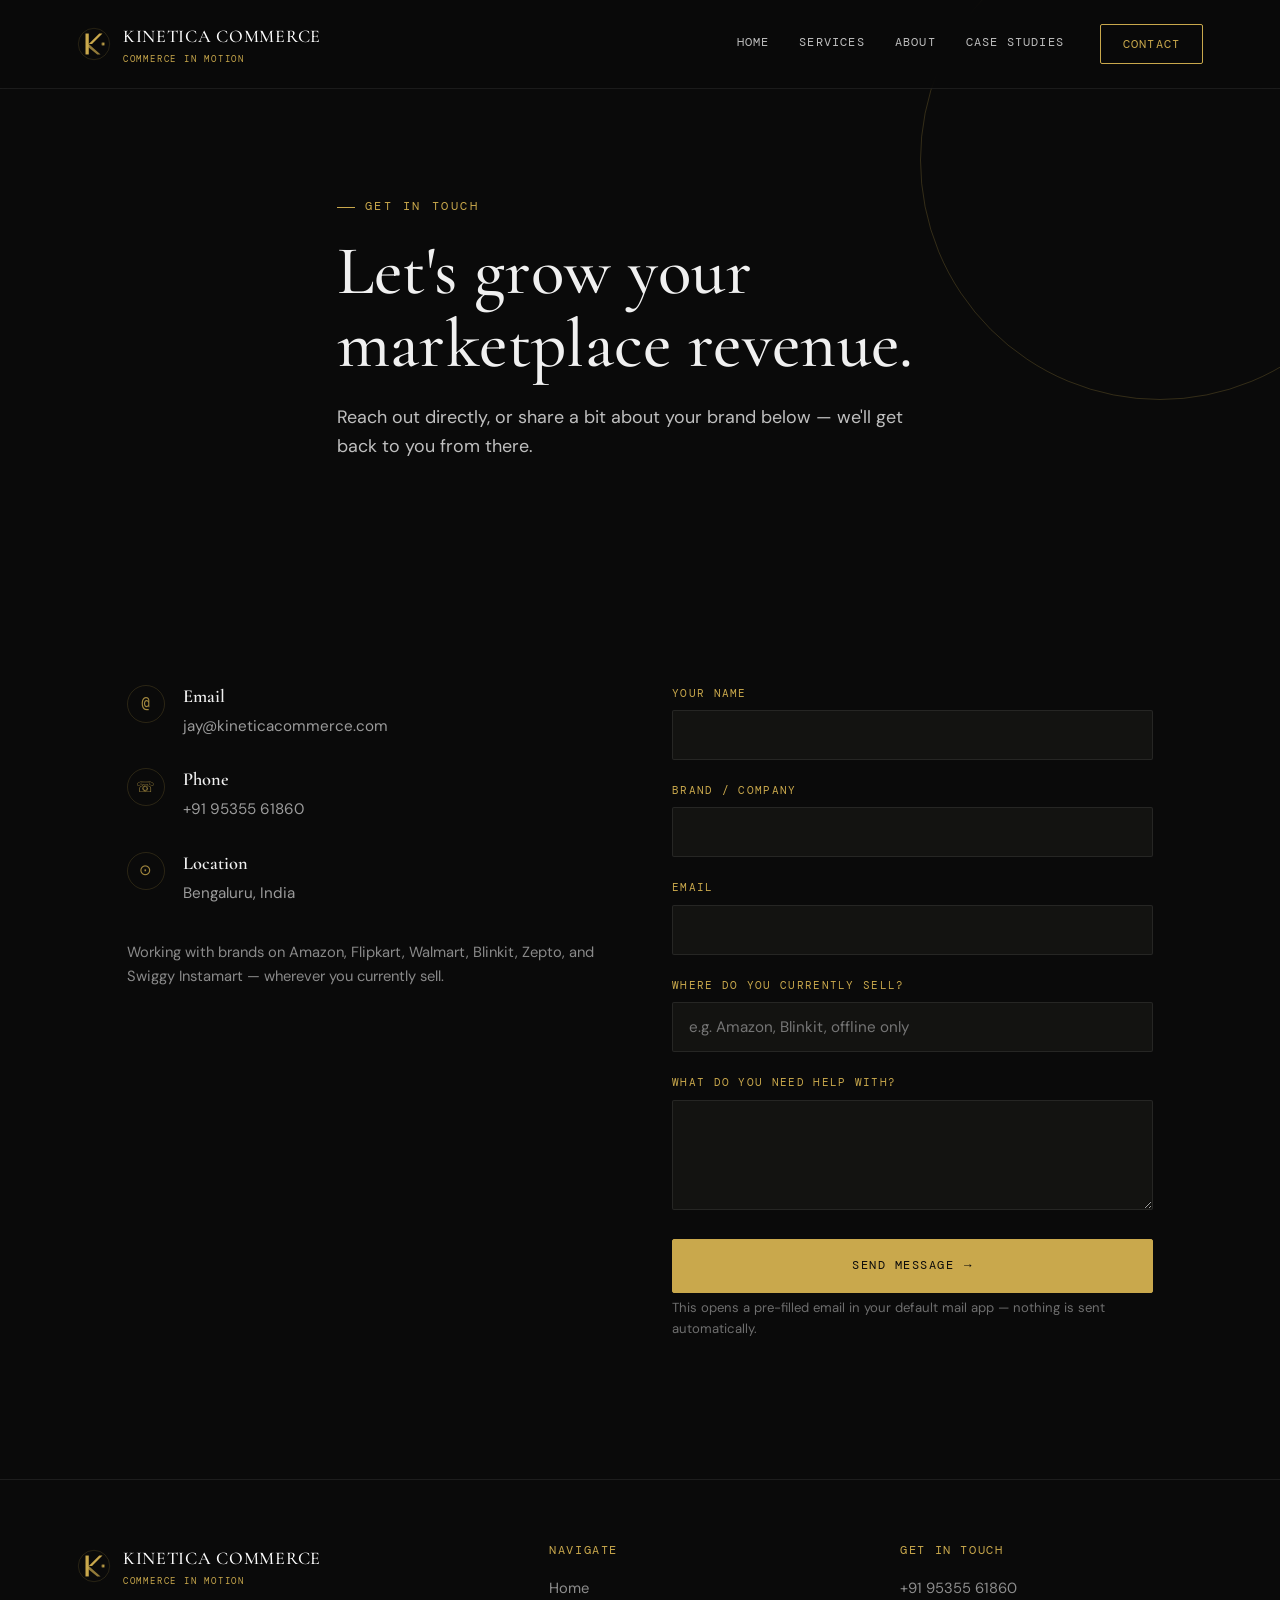
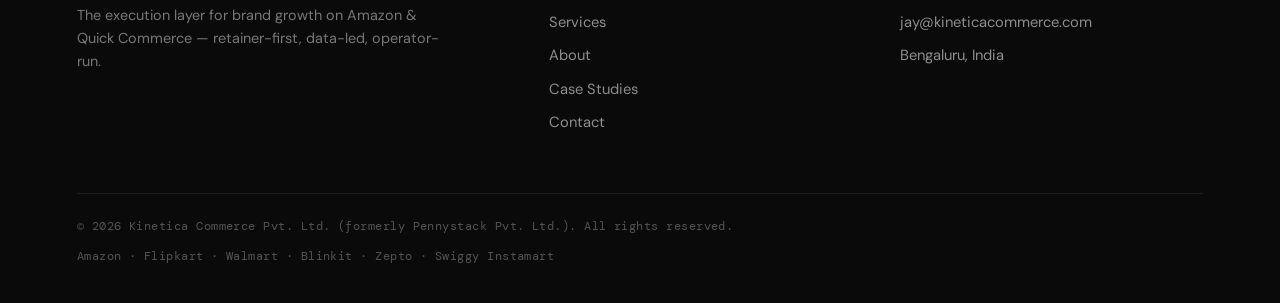
==== contact.html @ 9eb83c7f "Initial commit via Netlify [skip ci]" ====
<!DOCTYPE html>
<html lang="en">
<head>
<meta charset="UTF-8">
<meta name="viewport" content="width=device-width, initial-scale=1.0">
<title>Contact — Kinetica Commerce | Start a Conversation</title>
<meta name="description" content="Get in touch with Kinetica Commerce to talk about marketplace growth on Amazon, Flipkart, and quick commerce platforms.">
<link rel="icon" href="data:image/svg+xml,%3Csvg xmlns='http://www.w3.org/2000/svg' viewBox='0 0 52 52'%3E%3Crect width='52' height='52' fill='%230A0A0A'/%3E%3Crect x='13' y='10' width='5' height='32' fill='%23C9A84C'/%3E%3Cpolygon points='18,26 34,10 39,10 23,26' fill='%23C9A84C'/%3E%3Cpolygon points='18,26 36,42 31,42 15,29' fill='%23C9A84C' opacity='0.72'/%3E%3Ccircle cx='40' cy='26' r='2' fill='%23C9A84C'/%3E%3C/svg%3E">
<link rel="preconnect" href="https://fonts.googleapis.com">
<link rel="preconnect" href="https://fonts.gstatic.com" crossorigin>
<link href="https://fonts.googleapis.com/css2?family=Cormorant+Garamond:ital,wght@0,400;0,500;0,600;1,500&amp;family=DM+Sans:wght@400;500;700&amp;family=DM+Mono:wght@400;500&amp;display=swap" rel="stylesheet">
<link rel="stylesheet" href="css/style.css">
</head>
<body>

<header class="site-header">
  <a href="index.html" class="brand">
    <svg class="brand-mark" viewBox="0 0 52 52" fill="none" xmlns="http://www.w3.org/2000/svg" aria-hidden="true">
      <circle cx="26" cy="26" r="24" stroke="rgba(201,168,76,0.25)" stroke-width="1"/>
      <rect x="13" y="10" width="5" height="32" fill="#C9A84C"/>
      <polygon points="18,26 34,10 39,10 23,26" fill="#C9A84C"/>
      <polygon points="18,26 36,42 31,42 15,29" fill="#C9A84C" opacity="0.72"/>
      <g class="orbit-dot">
        <circle cx="40" cy="26" r="3" fill="#C9A84C" opacity="0.45"/>
        <circle cx="40" cy="26" r="1.5" fill="#C9A84C"/>
      </g>
    </svg>
    <span>
      <span class="brand-word">KINETICA COMMERCE</span>
      <span class="brand-tag">Commerce in Motion</span>
    </span>
  </a>
  <nav class="nav-links">
    <a href="index.html">Home</a>
    <a href="services.html">Services</a>
    <a href="about.html">About</a>
    <a href="case-studies.html">Case Studies</a>
    <a href="contact.html" class="nav-cta active">Contact</a>
  </nav>
  <button class="nav-toggle" aria-label="Toggle navigation"><span></span><span></span><span></span></button>
</header>

<main>

  <section class="page-intro surface-ink">
    <div class="hero-ring" aria-hidden="true"></div>
    <div class="container">
      <span class="eyebrow fade-up">Get in Touch</span>
      <h1 class="fade-up delay-1">Let's grow your marketplace revenue.</h1>
      <p class="lede fade-up delay-2">Reach out directly, or share a bit about your brand below — we'll get back to you from there.</p>
    </div>
  </section>

  <section class="surface-ink">
    <div class="container contact-grid">

      <div class="reveal">
        <div class="contact-method">
          <span class="contact-icon">@</span>
          <div>
            <h4>Email</h4>
            <a href="mailto:jay@kineticacommerce.com">jay@kineticacommerce.com</a>
          </div>
        </div>
        <div class="contact-method">
          <span class="contact-icon">☏</span>
          <div>
            <h4>Phone</h4>
            <a href="tel:+919535561860">+91 95355 61860</a>
          </div>
        </div>
        <div class="contact-method">
          <span class="contact-icon">⊙</span>
          <div>
            <h4>Location</h4>
            <span>Bengaluru, India</span>
          </div>
        </div>
        <p class="text-soft" style="margin-top:36px; font-size:0.92rem;">Working with brands on Amazon, Flipkart, Walmart, Blinkit, Zepto, and Swiggy Instamart — wherever you currently sell.</p>
      </div>

      <div class="reveal">
        <form id="contact-form">
          <div class="field">
            <label for="name">Your name</label>
            <input type="text" id="name" name="name" required>
          </div>
          <div class="field">
            <label for="company">Brand / company</label>
            <input type="text" id="company" name="company">
          </div>
          <div class="field">
            <label for="email">Email</label>
            <input type="email" id="email" name="email" required>
          </div>
          <div class="field">
            <label for="channels">Where do you currently sell?</label>
            <input type="text" id="channels" name="channels" placeholder="e.g. Amazon, Blinkit, offline only">
          </div>
          <div class="field">
            <label for="message">What do you need help with?</label>
            <textarea id="message" name="message" required></textarea>
          </div>
          <button type="submit" class="btn btn-solid" style="width:100%; justify-content:center;">Send message <span class="btn-arrow">→</span></button>
          <p class="form-note" id="form-status">This opens a pre-filled email in your default mail app — nothing is sent automatically.</p>
        </form>
      </div>

    </div>
  </section>

</main>

<footer class="site-footer">
  <div class="footer-top">
    <div class="footer-brand">
      <a href="index.html" class="brand">
        <svg class="brand-mark" viewBox="0 0 52 52" fill="none" xmlns="http://www.w3.org/2000/svg" aria-hidden="true">
          <circle cx="26" cy="26" r="24" stroke="rgba(201,168,76,0.25)" stroke-width="1"/>
          <rect x="13" y="10" width="5" height="32" fill="#C9A84C"/>
          <polygon points="18,26 34,10 39,10 23,26" fill="#C9A84C"/>
          <polygon points="18,26 36,42 31,42 15,29" fill="#C9A84C" opacity="0.72"/>
          <circle cx="40" cy="26" r="3" fill="#C9A84C" opacity="0.45"/>
          <circle cx="40" cy="26" r="1.5" fill="#C9A84C"/>
        </svg>
        <span>
          <span class="brand-word">KINETICA COMMERCE</span>
          <span class="brand-tag">Commerce in Motion</span>
        </span>
      </a>
      <p>The execution layer for brand growth on Amazon &amp; Quick Commerce — retainer-first, data-led, operator-run.</p>
    </div>
    <div class="footer-col">
      <h4>Navigate</h4>
      <a href="index.html">Home</a>
      <a href="services.html">Services</a>
      <a href="about.html">About</a>
      <a href="case-studies.html">Case Studies</a>
      <a href="contact.html">Contact</a>
    </div>
    <div class="footer-col">
      <h4>Get in Touch</h4>
      <a href="tel:+919535561860">+91 95355 61860</a>
      <a href="mailto:jay@kineticacommerce.com">jay@kineticacommerce.com</a>
      <p>Bengaluru, India</p>
    </div>
  </div>
  <div class="footer-bottom">
    <span>© 2026 Kinetica Commerce Pvt. Ltd. (formerly Pennystack Pvt. Ltd.). All rights reserved.</span>
    <span>Amazon · Flipkart · Walmart · Blinkit · Zepto · Swiggy Instamart</span>
  </div>
</footer>

<script src="js/main.js"></script>
</body>
</html>
---- css/style.css ----
/* ============================================================
   KINETICA — Design System
   Ink black / warm gold / cream. Cormorant Garamond + DM Sans + DM Mono.
   ============================================================ */

:root {
  /* Color tokens */
  --ink: #0A0A0A;
  --ink-raised: #131311;
  --ink-line: rgba(255,255,255,0.08);
  --gold: #C9A84C;
  --gold-deep: #8B6820;
  --gold-line: rgba(201,168,76,0.22);
  --cream: #F3EEE2;
  --cream-raised: #EAE2CD;
  --cream-line: rgba(10,10,10,0.12);
  --white: #FFFFFF;
  --text-on-ink: rgba(255,255,255,0.74);
  --text-on-ink-strong: rgba(255,255,255,0.94);
  --text-on-cream: rgba(10,10,10,0.72);
  --text-on-cream-strong: rgba(10,10,10,0.92);

  /* Type */
  --font-display: 'Cormorant Garamond', serif;
  --font-body: 'DM Sans', sans-serif;
  --font-mono: 'DM Mono', monospace;

  /* Rhythm */
  --container: 1180px;
  --gutter: clamp(24px, 6vw, 80px);
  --section-y: clamp(72px, 11vw, 140px);
}

/* ---------- Reset ---------- */
*, *::before, *::after { box-sizing: border-box; }
html { scroll-behavior: smooth; }
@media (prefers-reduced-motion: reduce) {
  html { scroll-behavior: auto; }
  *, *::before, *::after { animation-duration: 0.001ms !important; animation-iteration-count: 1 !important; transition-duration: 0.001ms !important; scroll-behavior: auto !important; }
}
body, h1, h2, h3, h4, p, figure, blockquote { margin: 0; }
ul, ol { margin: 0; padding: 0; list-style: none; }
img { max-width: 100%; display: block; }
a { color: inherit; text-decoration: none; }
button { font: inherit; cursor: pointer; }

body {
  background: var(--ink);
  color: var(--text-on-ink);
  font-family: var(--font-body);
  font-size: 16px;
  line-height: 1.6;
  -webkit-font-smoothing: antialiased;
  overflow-x: hidden;
}

::selection { background: var(--gold); color: var(--ink); }

:focus-visible {
  outline: 1.5px solid var(--gold);
  outline-offset: 3px;
}

.container {
  width: 100%;
  max-width: var(--container);
  margin: 0 auto;
  padding-left: var(--gutter);
  padding-right: var(--gutter);
}

section { padding-top: var(--section-y); padding-bottom: var(--section-y); }

/* Section surfaces */
.surface-ink   { background: var(--ink); color: var(--text-on-ink); }
.surface-cream { background: var(--cream); color: var(--text-on-cream); }
.surface-cream h1, .surface-cream h2, .surface-cream h3, .surface-cream h4 { color: var(--text-on-cream-strong); }
.surface-cream .gold { color: var(--gold-deep); }

/* ---------- Type scale ---------- */
h1, h2, h3, h4 { font-family: var(--font-display); font-weight: 500; letter-spacing: 0.005em; color: var(--text-on-ink-strong); }
h1 { font-size: clamp(2.6rem, 5.4vw, 4.6rem); line-height: 1.06; font-weight: 500; }
h2 { font-size: clamp(2rem, 3.6vw, 3rem); line-height: 1.12; }
h3 { font-size: clamp(1.4rem, 2vw, 1.85rem); line-height: 1.25; }
h4 { font-size: 1.15rem; line-height: 1.3; font-weight: 600; }

p { max-width: 62ch; }
p.lede { font-size: clamp(1.05rem, 1.4vw, 1.25rem); color: var(--text-on-ink); max-width: 56ch; }
.surface-cream p.lede { color: var(--text-on-cream); }

.eyebrow {
  font-family: var(--font-mono);
  font-size: 0.72rem;
  letter-spacing: 0.22em;
  text-transform: uppercase;
  color: var(--gold);
  display: inline-flex;
  align-items: center;
  gap: 10px;
  margin-bottom: 18px;
}
.eyebrow::before {
  content: '';
  width: 18px;
  height: 1px;
  background: var(--gold);
  display: inline-block;
}
.surface-cream .eyebrow { color: var(--gold-deep); }
.surface-cream .eyebrow::before { background: var(--gold-deep); }

.gold { color: var(--gold); }
.text-soft { opacity: 0.7; }

/* ---------- Buttons ---------- */
.btn {
  display: inline-flex;
  align-items: center;
  gap: 10px;
  font-family: var(--font-mono);
  font-size: 0.78rem;
  letter-spacing: 0.12em;
  text-transform: uppercase;
  padding: 16px 28px;
  border: 1px solid var(--gold);
  border-radius: 2px;
  transition: background 0.25s ease, color 0.25s ease, transform 0.25s ease;
  white-space: nowrap;
}
.btn-solid { background: var(--gold); color: var(--ink); }
.btn-solid:hover { background: var(--white); transform: translateY(-1px); }
.btn-outline { background: transparent; color: var(--gold); }
.btn-outline:hover { background: var(--gold); color: var(--ink); transform: translateY(-1px); }
.surface-cream .btn-outline { color: var(--gold-deep); border-color: var(--gold-deep); }
.surface-cream .btn-outline:hover { background: var(--gold-deep); color: var(--cream); }
.btn-arrow { transition: transform 0.25s ease; }
.btn:hover .btn-arrow { transform: translateX(3px); }

.btn-row { display: flex; gap: 16px; flex-wrap: wrap; }

/* ---------- Header / Nav ---------- */
.site-header {
  position: fixed;
  top: 0; left: 0; right: 0;
  z-index: 100;
  display: flex;
  align-items: center;
  justify-content: space-between;
  padding: 22px var(--gutter);
  background: rgba(10,10,10,0.78);
  backdrop-filter: blur(10px);
  border-bottom: 1px solid var(--ink-line);
}

.brand { display: flex; align-items: center; gap: 12px; }
.brand-mark { width: 34px; height: 34px; flex-shrink: 0; }
.brand-word {
  font-family: var(--font-display);
  font-size: 1.12rem;
  letter-spacing: 0.04em;
  color: var(--white);
  font-weight: 500;
}
.brand-tag {
  display: block;
  font-family: var(--font-mono);
  font-size: 0.56rem;
  letter-spacing: 0.2em;
  color: var(--gold);
  text-transform: uppercase;
  margin-top: 1px;
}

.nav-links { display: flex; align-items: center; gap: 30px; }
.nav-links a {
  font-family: var(--font-mono);
  font-size: 0.74rem;
  letter-spacing: 0.1em;
  text-transform: uppercase;
  color: var(--text-on-ink);
  position: relative;
  padding-bottom: 4px;
  transition: color 0.2s ease;
}
.nav-links a:hover { color: var(--white); }
.nav-links a::after {
  content: '';
  position: absolute;
  left: 0; bottom: 0;
  width: 0; height: 1px;
  background: var(--gold);
  transition: width 0.25s ease;
}
.nav-links a:not(.nav-cta):hover::after, .nav-links a.active:not(.nav-cta)::after { width: 100%; }
.nav-links a.active:not(.nav-cta) { color: var(--gold); }

.nav-links a.nav-cta {
  margin-left: 6px;
  padding: 10px 22px;
  border: 1px solid var(--gold);
  border-radius: 2px;
  color: var(--gold);
  transition: background 0.25s ease, color 0.25s ease;
}
.nav-links a.nav-cta:hover { background: var(--gold); color: var(--ink); }

.nav-toggle {
  display: none;
  background: none;
  border: none;
  width: 28px; height: 22px;
  position: relative;
}
.nav-toggle span {
  position: absolute; left: 0; right: 0; height: 1px;
  background: var(--white); transition: transform 0.25s ease, opacity 0.25s ease;
}
.nav-toggle span:nth-child(1) { top: 0; }
.nav-toggle span:nth-child(2) { top: 10px; }
.nav-toggle span:nth-child(3) { top: 20px; }
.nav-toggle.open span:nth-child(1) { transform: translateY(10px) rotate(45deg); }
.nav-toggle.open span:nth-child(2) { opacity: 0; }
.nav-toggle.open span:nth-child(3) { transform: translateY(-10px) rotate(-45deg); }

@media (max-width: 940px) {
  .nav-links {
    position: fixed;
    top: 0; right: 0;
    height: 100vh;
    width: min(78vw, 340px);
    background: var(--ink);
    flex-direction: column;
    justify-content: center;
    gap: 30px;
    transform: translateX(100%);
    transition: transform 0.35s ease;
    border-left: 1px solid var(--ink-line);
  }
  .nav-links.open { transform: translateX(0); }
  .nav-toggle { display: block; }
}

/* ---------- Orbit mark (signature motion) ---------- */
.orbit-dot { transform-origin: 26px 26px; animation: orbit 9s linear infinite; }
@keyframes orbit { from { transform: rotate(0deg); } to { transform: rotate(360deg); } }

/* ---------- Page intro (secondary pages) ---------- */
.page-intro {
  position: relative;
  padding-top: clamp(150px, 18vw, 190px);
  padding-bottom: clamp(56px, 7vw, 84px);
  overflow: hidden;
}
.page-intro .container { max-width: 760px; }
.page-intro p.lede { margin-top: 22px; }
.hero {
  position: relative;
  padding-top: clamp(150px, 22vw, 210px);
  padding-bottom: clamp(80px, 10vw, 120px);
  overflow: hidden;
}
.hero-grid {
  display: grid;
  grid-template-columns: 1.4fr 1fr;
  gap: 60px;
  align-items: end;
}
.hero h1 { margin-bottom: 26px; }
.hero h1 .gold-italic { font-style: italic; color: var(--gold); }
.hero-aside { border-left: 1px solid var(--gold-line); padding-left: 32px; }
.hero-aside p { font-size: 0.95rem; }
.hero-ring {
  position: absolute;
  right: -120px; top: -80px;
  width: 480px; height: 480px;
  border: 1px solid var(--gold-line);
  border-radius: 50%;
  pointer-events: none;
}
@media (max-width: 900px) {
  .hero-grid { grid-template-columns: 1fr; }
  .hero-aside { border-left: none; border-top: 1px solid var(--gold-line); padding-left: 0; padding-top: 24px; }
  .hero-ring { display: none; }
}

.fade-up { opacity: 0; transform: translateY(16px); animation: fadeUp 0.8s ease forwards; }
.fade-up.delay-1 { animation-delay: 0.12s; }
.fade-up.delay-2 { animation-delay: 0.24s; }
@keyframes fadeUp { to { opacity: 1; transform: translateY(0); } }

/* Scroll reveal (progressive, restrained) */
.reveal { opacity: 0; transform: translateY(18px); transition: opacity 0.7s ease, transform 0.7s ease; }
.reveal.is-visible { opacity: 1; transform: translateY(0); }

/* ---------- Platform strip ---------- */
.platform-strip {
  border-top: 1px solid var(--ink-line);
  border-bottom: 1px solid var(--ink-line);
  padding: 28px var(--gutter);
}
.platform-row {
  max-width: var(--container);
  margin: 0 auto;
  display: flex;
  flex-wrap: wrap;
  justify-content: space-between;
  align-items: center;
  gap: 18px 36px;
}
.platform-row span {
  font-family: var(--font-mono);
  font-size: 0.82rem;
  letter-spacing: 0.06em;
  color: var(--text-on-ink);
  opacity: 0.55;
}

/* ---------- Cards / grids ---------- */
.grid { display: grid; gap: 28px; }
.grid-2 { grid-template-columns: repeat(2, 1fr); }
.grid-3 { grid-template-columns: repeat(3, 1fr); }
.grid-4 { grid-template-columns: repeat(4, 1fr); }
@media (max-width: 980px) { .grid-3, .grid-4 { grid-template-columns: repeat(2, 1fr); } }
@media (max-width: 640px) { .grid-2, .grid-3, .grid-4 { grid-template-columns: 1fr; } }

.card {
  background: var(--ink-raised);
  border: 1px solid var(--ink-line);
  border-radius: 3px;
  padding: 36px 30px;
  transition: border-color 0.25s ease, transform 0.25s ease;
}
.card:hover { border-color: var(--gold-line); transform: translateY(-3px); }
.surface-cream .card { background: var(--cream-raised); border-color: var(--cream-line); }

.card-index {
  font-family: var(--font-mono);
  font-size: 0.72rem;
  color: var(--gold);
  letter-spacing: 0.1em;
  margin-bottom: 18px;
  display: block;
}
.card h3 { margin-bottom: 12px; }
.card p { font-size: 0.95rem; max-width: none; }

.stat-card { text-align: left; }
.stat-num {
  font-family: var(--font-display);
  font-size: clamp(2.4rem, 4vw, 3.2rem);
  color: var(--gold);
  line-height: 1;
  margin-bottom: 8px;
  display: block;
}
.surface-cream .stat-num { color: var(--gold-deep); }
.stat-label { font-family: var(--font-mono); font-size: 0.78rem; letter-spacing: 0.05em; text-transform: uppercase; color: var(--text-on-ink-strong); margin-bottom: 10px; display: block; }
.surface-cream .stat-label { color: var(--text-on-cream-strong); }
.stat-card p { font-size: 0.9rem; }

/* Lighter-weight proof strip (used right under the platform bar) */
.stat-strip { padding-top: 64px; padding-bottom: 40px; }
.stat-strip .stat-card { text-align: center; }
.stat-strip .eyebrow { justify-content: center; display: flex; }

/* ---------- Manifesto statement ---------- */
.manifesto { padding-top: 30px; padding-bottom: 60px; }
.manifesto-line {
  font-family: var(--font-display);
  font-size: clamp(1.5rem, 3vw, 2.4rem);
  line-height: 1.35;
  font-weight: 500;
  max-width: 880px;
  margin: 0 auto;
  text-align: center;
  color: var(--text-on-ink-strong);
}
.manifesto-line .gold { font-style: italic; }

/* Divider rule */
.rule { height: 1px; background: var(--gold-line); border: none; margin: var(--section-y) 0; }
.rule-tight { margin: 48px 0; }

/* Section header block */
.section-head { max-width: 720px; margin-bottom: 56px; }
.section-head.center { margin-left: auto; margin-right: auto; text-align: center; }

/* ---------- Coming-soon case study card ---------- */
.cs-card {
  position: relative;
  background: var(--ink-raised);
  border: 1px dashed var(--gold-line);
  border-radius: 3px;
  padding: 40px 32px;
  display: flex;
  flex-direction: column;
  justify-content: space-between;
  min-height: 230px;
}
.cs-tag {
  font-family: var(--font-mono);
  font-size: 0.68rem;
  letter-spacing: 0.14em;
  text-transform: uppercase;
  color: var(--gold);
  opacity: 0.8;
}
.cs-card h4 { margin: 16px 0 10px; color: var(--text-on-ink-strong); }
.cs-card p { font-size: 0.88rem; opacity: 0.65; }

/* ---------- CTA band ---------- */
.cta-band {
  text-align: center;
}
.cta-band h2 { margin-bottom: 18px; }
.cta-band p.lede { margin: 0 auto 36px; }
.cta-band .btn-row { justify-content: center; }

/* ---------- Footer ---------- */
.site-footer {
  border-top: 1px solid var(--ink-line);
  padding: 64px var(--gutter) 36px;
}
.footer-top {
  max-width: var(--container);
  margin: 0 auto;
  display: grid;
  grid-template-columns: 1.4fr 1fr 1fr;
  gap: 48px;
  padding-bottom: 48px;
  border-bottom: 1px solid var(--ink-line);
}
.footer-brand .brand { margin-bottom: 16px; }
.footer-brand p { font-size: 0.9rem; opacity: 0.6; max-width: 38ch; }
.footer-col h4 {
  font-family: var(--font-mono);
  font-size: 0.72rem;
  letter-spacing: 0.14em;
  text-transform: uppercase;
  color: var(--gold);
  font-weight: 400;
  margin-bottom: 18px;
}
.footer-col a, .footer-col p { display: block; font-size: 0.92rem; opacity: 0.72; margin-bottom: 10px; }
.footer-col a:hover { opacity: 1; color: var(--gold); }
.footer-bottom {
  max-width: var(--container);
  margin: 24px auto 0;
  display: flex;
  justify-content: space-between;
  flex-wrap: wrap;
  gap: 12px;
  font-family: var(--font-mono);
  font-size: 0.72rem;
  letter-spacing: 0.04em;
  opacity: 0.4;
}
@media (max-width: 760px) {
  .footer-top { grid-template-columns: 1fr; gap: 36px; }
}

/* ---------- Contact page specifics ---------- */
.contact-grid { display: grid; grid-template-columns: 1fr 1fr; gap: 64px; align-items: start; }
@media (max-width: 900px) { .contact-grid { grid-template-columns: 1fr; gap: 48px; } }

.contact-method { display: flex; align-items: flex-start; gap: 18px; margin-bottom: 30px; }
.contact-icon {
  width: 38px; height: 38px; flex-shrink: 0;
  border: 1px solid var(--gold-line);
  border-radius: 50%;
  display: flex; align-items: center; justify-content: center;
  color: var(--gold);
  font-family: var(--font-mono);
  font-size: 0.85rem;
}
.contact-method h4 { margin-bottom: 4px; }
.contact-method a, .contact-method span { font-size: 0.95rem; opacity: 0.8; }
.contact-method a:hover { color: var(--gold); opacity: 1; }

.field { margin-bottom: 22px; }
.field label {
  display: block;
  font-family: var(--font-mono);
  font-size: 0.68rem;
  letter-spacing: 0.12em;
  text-transform: uppercase;
  color: var(--gold);
  margin-bottom: 8px;
}
.field input, .field select, .field textarea {
  width: 100%;
  background: var(--ink-raised);
  border: 1px solid var(--ink-line);
  color: var(--white);
  font-family: var(--font-body);
  font-size: 0.95rem;
  padding: 14px 16px;
  border-radius: 2px;
  transition: border-color 0.2s ease;
}
.field input:focus, .field select:focus, .field textarea:focus {
  border-color: var(--gold);
  outline: none;
}
.field textarea { resize: vertical; min-height: 110px; }
.form-note { font-size: 0.82rem; opacity: 0.55; margin-top: 4px; }

/* ---------- About page specifics ---------- */
.founder-grid { display: grid; grid-template-columns: 280px 1fr; gap: 56px; align-items: start; }
@media (max-width: 760px) { .founder-grid { grid-template-columns: 1fr; } }
.founder-portrait {
  aspect-ratio: 4/5;
  background: linear-gradient(160deg, var(--ink-raised), var(--ink));
  border: 1px solid var(--gold-line);
  border-radius: 3px;
  display: flex;
  align-items: center;
  justify-content: center;
}
.founder-portrait svg { width: 96px; height: 96px; opacity: 0.85; }
.founder-name { font-size: 1.6rem; margin-bottom: 4px; }
.founder-role { font-family: var(--font-mono); font-size: 0.78rem; letter-spacing: 0.08em; text-transform: uppercase; color: var(--gold); margin-bottom: 24px; display: block; }

.value-list { display: grid; gap: 24px; }
.value-item { display: flex; gap: 20px; align-items: flex-start; }
.value-item .mark { color: var(--gold); font-family: var(--font-display); font-size: 1.4rem; line-height: 1; flex-shrink: 0; }
.surface-cream .value-item .mark { color: var(--gold-deep); }
.value-item h4 { margin-bottom: 6px; }
.value-item p { font-size: 0.92rem; }

/* Utility */
.mt-0 { margin-top: 0 !important; }
.center-text { text-align: center; }
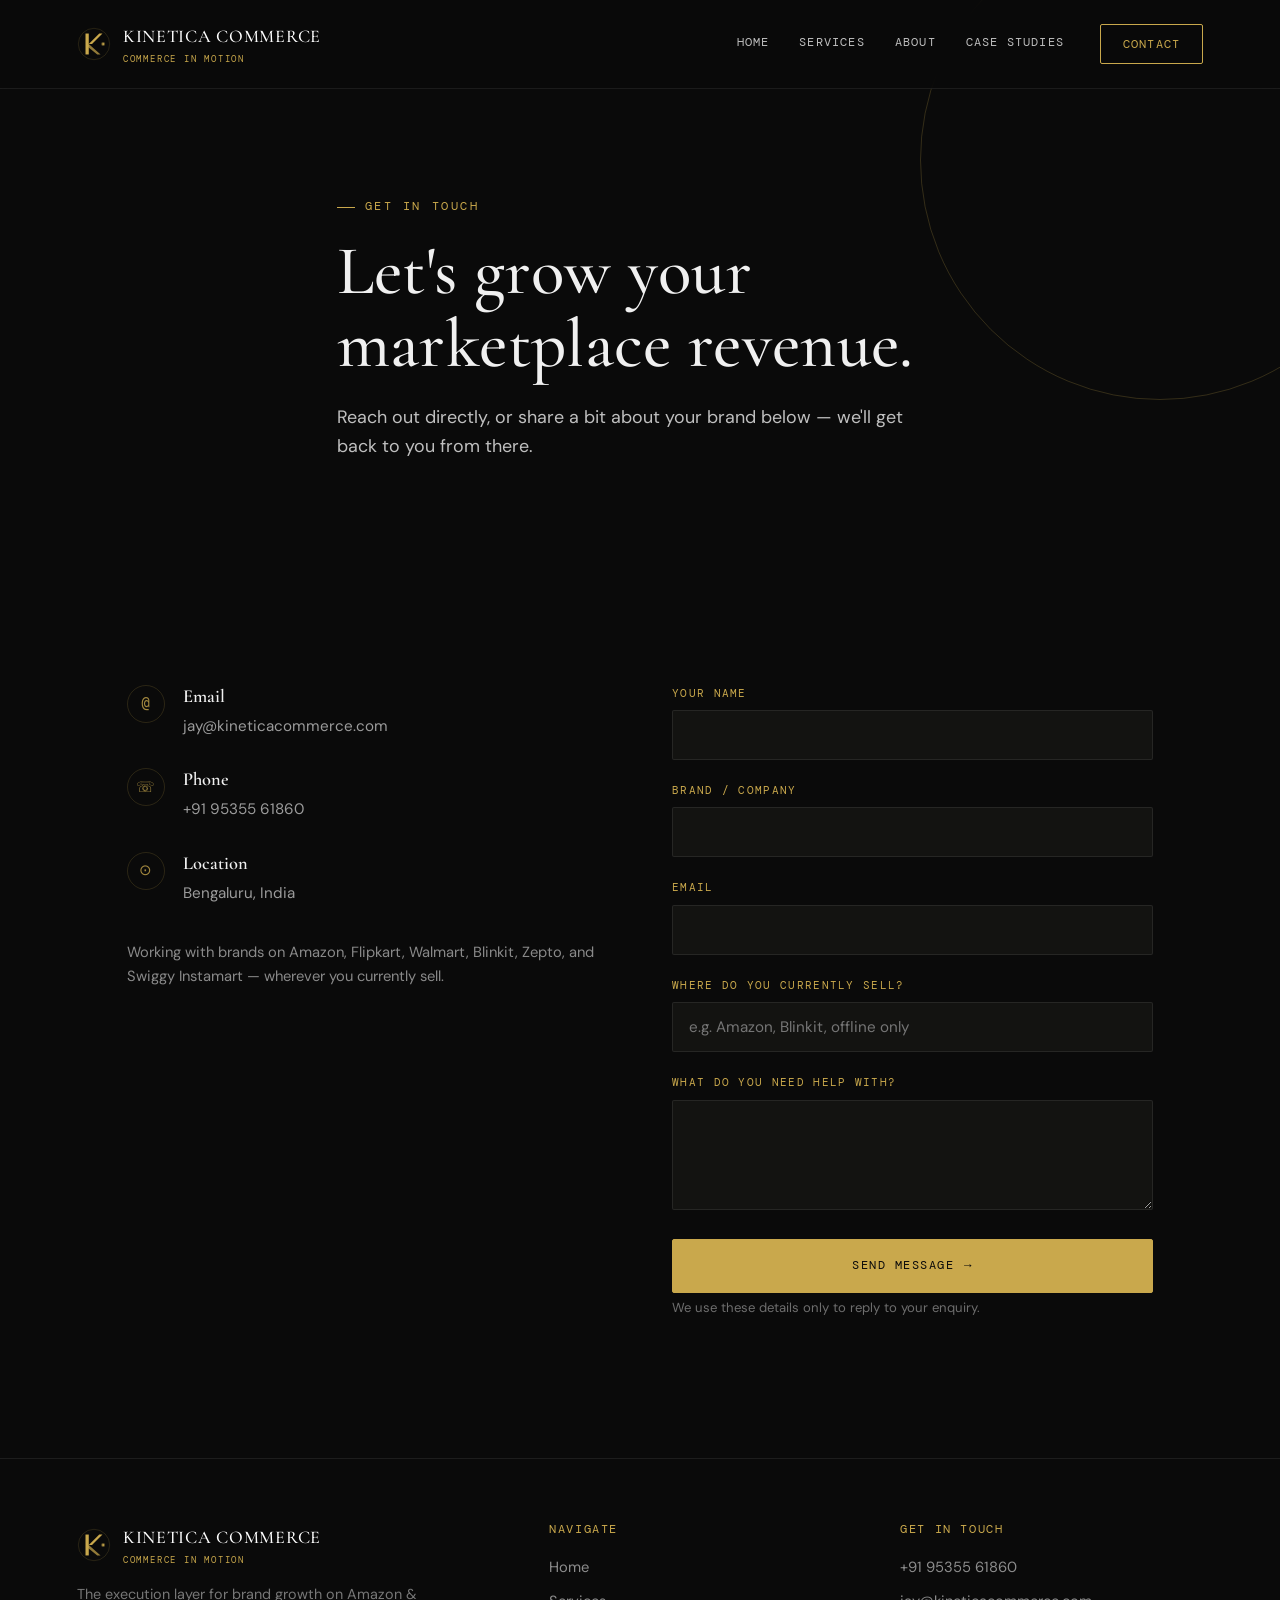
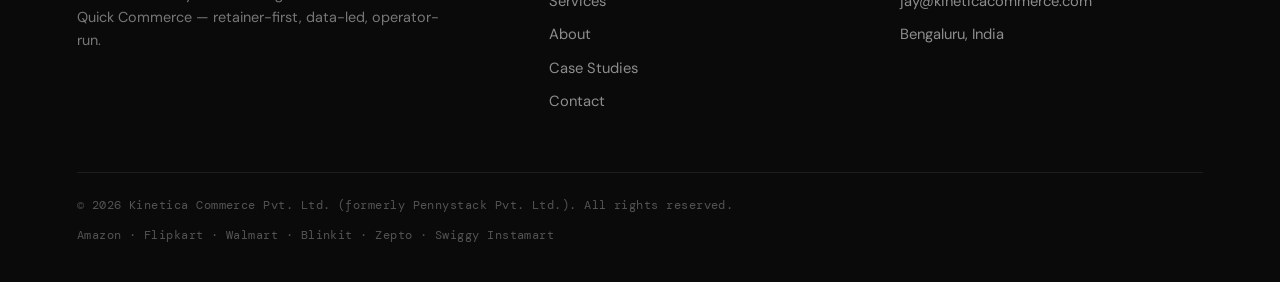
==== commit a922588d: "Send contact form enquiries through Netlify Forms Co-Authored-By: Claude Sonnet 5.5 <noreply@anthrop" ====
--- a/contact.html
+++ b/contact.html
@@ -80,7 +80,10 @@
       </div>
 
       <div class="reveal">
-        <form id="contact-form">
+        <form id="contact-form" name="contact" method="POST" data-netlify="true" netlify-honeypot="bot-field">
+          <input type="hidden" name="form-name" value="contact">
+          <input type="hidden" name="subject" value="New website enquiry (%{submissionId})">
+          <p hidden><label>Leave this field empty <input type="text" name="bot-field" tabindex="-1" autocomplete="off"></label></p>
           <div class="field">
             <label for="name">Your name</label>
             <input type="text" id="name" name="name" required>
@@ -102,7 +105,7 @@
             <textarea id="message" name="message" required></textarea>
           </div>
           <button type="submit" class="btn btn-solid" style="width:100%; justify-content:center;">Send message <span class="btn-arrow">→</span></button>
-          <p class="form-note" id="form-status">This opens a pre-filled email in your default mail app — nothing is sent automatically.</p>
+          <p class="form-note" id="form-status" role="status" aria-live="polite">We use these details only to reply to your enquiry.</p>
         </form>
       </div>
 
